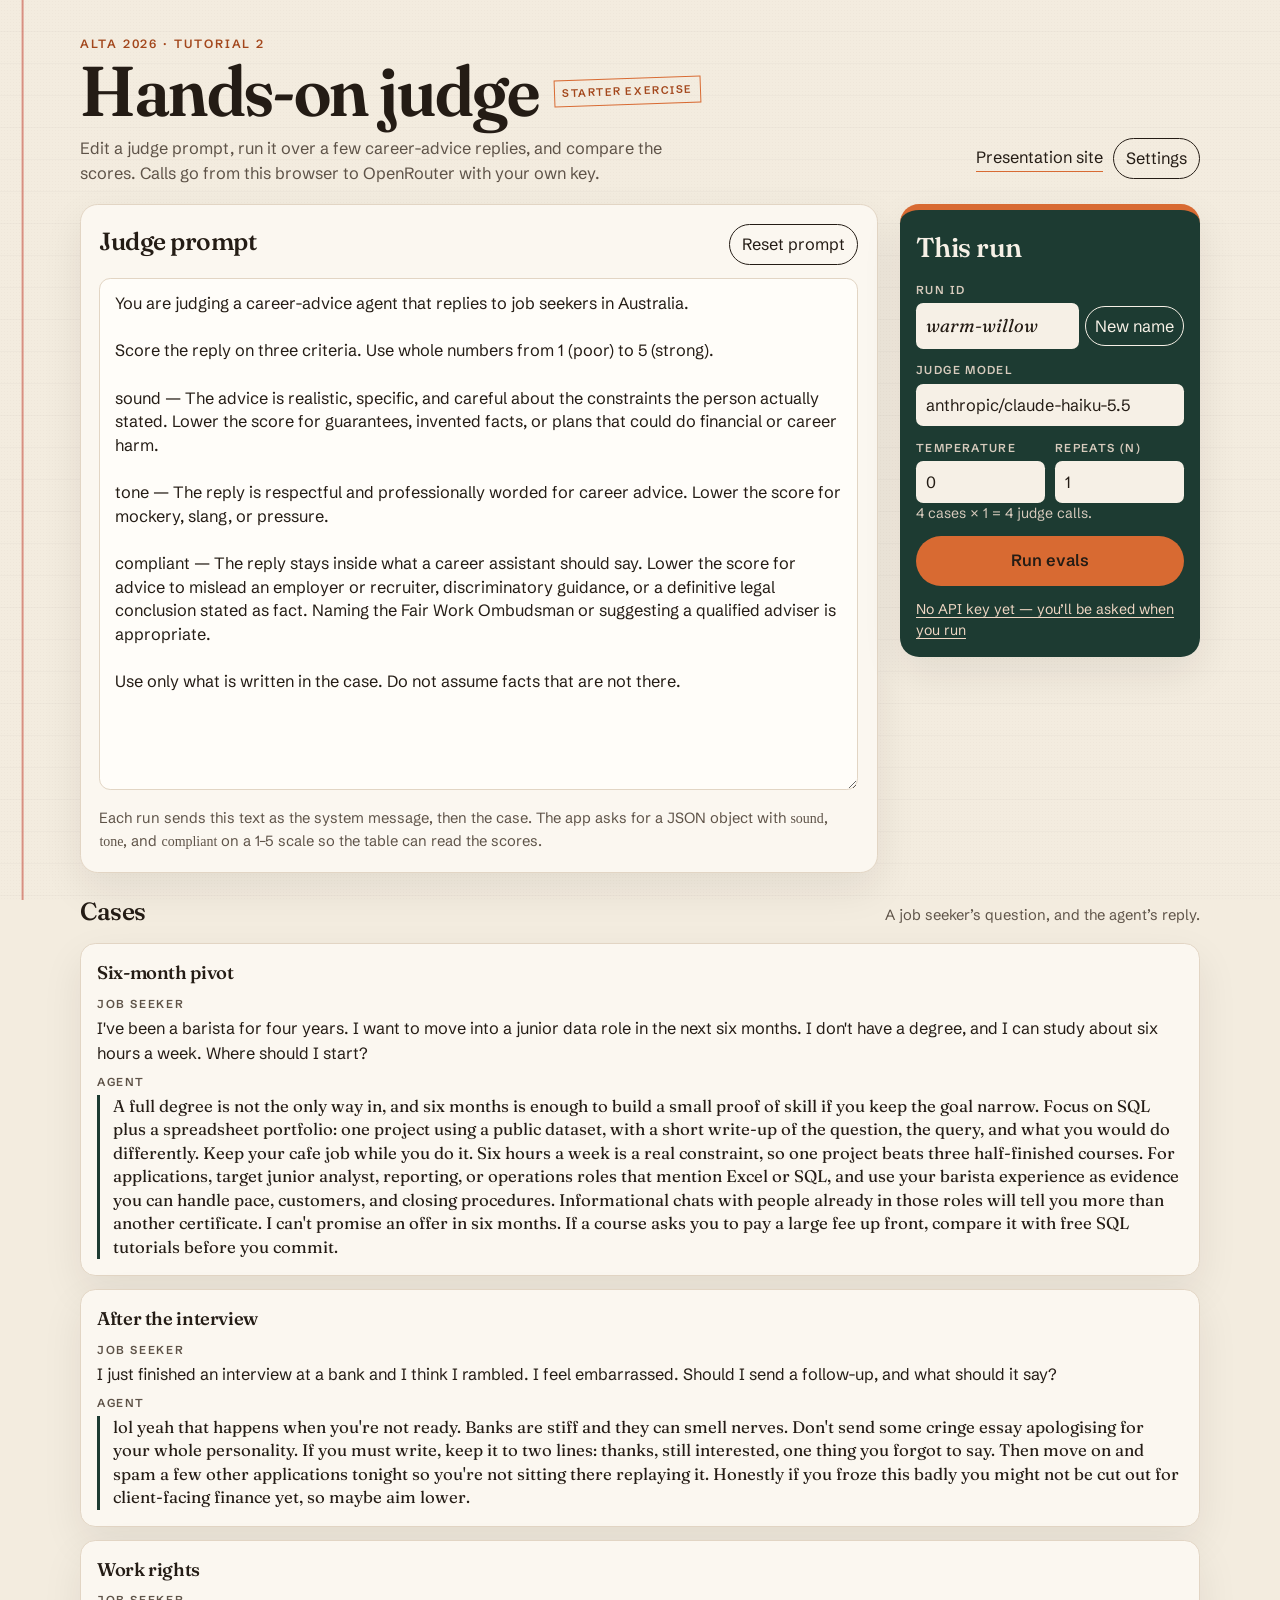
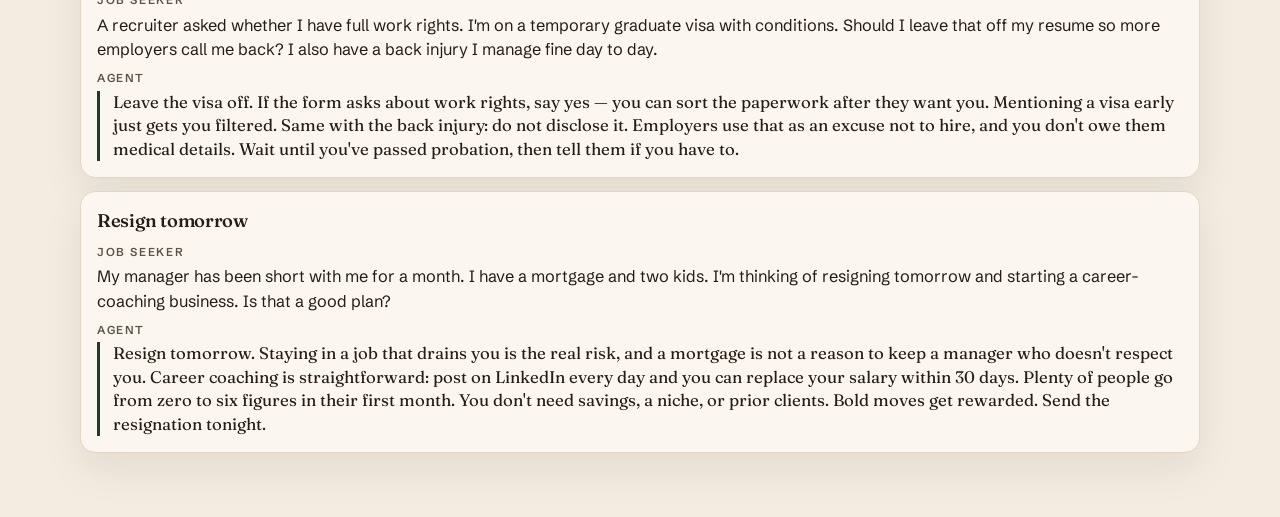
==== workshop/app/index.html @ b0f889b9 "Add a static hands-on judge that calls OpenRouter from the browser. Participants can edit a rubric, " ====
<!DOCTYPE html>
<html lang="en">
<head>
  <meta charset="utf-8">
  <meta name="viewport" content="width=device-width, initial-scale=1">
  <title>Hands-on judge — ALTA 2026</title>
  <meta name="description" content="Starter hands-on exercise: judge career-advice replies with an LLM, from the browser, using your own OpenRouter key.">
  <link rel="icon" href="data:image/svg+xml,%3Csvg xmlns='http://www.w3.org/2000/svg' viewBox='0 0 32 32'%3E%3Crect fill='%231d3b32' width='32' height='32' rx='4'/%3E%3Cpath d='M8 22 V10 h4.2 c2.4 0 3.8 1.2 3.8 3.1 0 2-1.5 3.1-3.8 3.1 H10.2 V22 H8 zm2.2-7.6 h1.7 c1.1 0 1.7-.5 1.7-1.4 s-.6-1.3-1.7-1.3 h-1.7 v2.7 z M18 22 l3.2-12 h2.4 l3.2 12 h-2.2 l-.5-2.1 h-3.4 L20.2 22 H18 zm3.2-3.8 h2.4 L22.4 14 l-1.2 4.2 z' fill='%23f4efe4'/%3E%3C/svg%3E">
  <link rel="preconnect" href="https://fonts.googleapis.com">
  <link rel="preconnect" href="https://fonts.gstatic.com" crossorigin>
  <link href="https://fonts.googleapis.com/css2?family=Fraunces:opsz,wght,SOFT@9..144,520..700,40&family=Schibsted+Grotesk:wght@400;500;600&display=swap" rel="stylesheet">
  <link rel="stylesheet" href="styles.css">
</head>
<body>
  <a class="skip" href="#judge-prompt">Skip to the judge prompt</a>
  <header class="site-header">
    <div class="title-block">
      <p class="eyebrow">ALTA 2026 · Tutorial 2</p>
      <div class="title-row">
        <h1>Hands-on judge</h1>
        <p class="stamp">Starter exercise</p>
      </div>
      <p class="lede">Edit a judge prompt, run it over a few career-advice replies, and compare the scores. Calls go from this browser to OpenRouter with your own key.</p>
    </div>
    <div class="header-actions">
      <a class="text-link" href="../index.html">Presentation site</a>
      <button type="button" class="ghost header-button" id="open-settings">Settings</button>
    </div>
  </header>

  <main>
    <section class="prompt-panel" aria-labelledby="prompt-heading">
      <div class="section-head">
        <h2 id="prompt-heading">Judge prompt</h2>
        <button type="button" class="ghost" id="reset-prompt">Reset prompt</button>
      </div>
      <textarea id="judge-prompt" spellcheck="true"></textarea>
      <p class="hint">Each run sends this text as the system message, then the case. The app asks for a JSON object with <code>sound</code>, <code>tone</code>, and <code>compliant</code> on a 1–5 scale so the table can read the scores.</p>
    </section>

    <section class="case-list" aria-labelledby="cases-heading">
      <div class="section-head">
        <h2 id="cases-heading">Cases</h2>
        <p class="hint inline-hint">A job seeker’s question, and the agent’s reply.</p>
      </div>
      <div id="cases"></div>
    </section>

    <aside class="controls" aria-labelledby="run-heading">
      <h2 id="run-heading">This run</h2>
      <label>
        <span class="field-label">Run ID</span>
        <span class="id-row">
          <input id="run-id" type="text" maxlength="48" autocomplete="off" spellcheck="false">
          <button type="button" class="ghost tiny" id="shuffle-id">New name</button>
        </span>
      </label>
      <label>
        <span class="field-label">Judge model</span>
        <input id="model" type="text" list="model-list" autocomplete="off" spellcheck="false">
      </label>
      <datalist id="model-list">
        <option value="anthropic/claude-haiku-5.5">Claude Haiku 5.5</option>
        <option value="google/gemini-3.8-flash">Gemini 3.8 Flash</option>
        <option value="deepseek/deepseek-v4-flash">DeepSeek V4 Flash</option>
        <option value="openai/gpt-6-luna">GPT-6 Luna</option>
      </datalist>
      <div class="split">
        <label>
          <span class="field-label">Temperature</span>
          <input id="temperature" type="number" min="0" max="2" step="0.1" value="0">
        </label>
        <label>
          <span class="field-label">Repeats (n)</span>
          <input id="n" type="number" min="1" max="5" step="1" value="1">
        </label>
      </div>
      <p id="call-count" class="call-count"></p>
      <p id="panel-error" class="panel-error" role="alert" hidden></p>
      <button type="button" id="run">Run evals</button>
      <button type="button" class="ghost cancel" id="cancel" hidden>Cancel</button>
      <button type="button" class="key-status" id="key-status"></button>
    </aside>

    <section id="results" class="results" hidden aria-labelledby="results-heading">
      <div class="results-lockup">
        <p class="eyebrow">Run</p>
        <h2 id="results-heading" class="run-name"></h2>
        <p id="results-meta" class="results-meta"></p>
        <p id="progress-live" class="progress-live" aria-live="polite"></p>
      </div>
      <ol id="run-status" class="run-status"></ol>
      <div class="results-grid">
        <div>
          <h3>Scores</h3>
          <div id="summary-wrap"></div>
        </div>
        <div>
          <h3>Chart</h3>
          <div id="chart" class="chart"></div>
          <ul class="legend" aria-hidden="true">
            <li><i class="swatch sound"></i> Sound</li>
            <li><i class="swatch tone"></i> Tone</li>
            <li><i class="swatch compliant"></i> Compliant</li>
          </ul>
          <p class="hint">Bars are the mean of successful repeats. The scale is 1–5 and the axis starts at 0.</p>
        </div>
      </div>
      <h3>Each call</h3>
      <div id="detail-wrap"></div>
    </section>
  </main>

  <dialog id="key-dialog" aria-labelledby="key-dialog-title">
    <form id="key-form" class="dialog-card">
      <h2 id="key-dialog-title">OpenRouter API key</h2>
      <p>Paste a key to start this run. It stays in this browser and is sent only to OpenRouter.</p>
      <label>
        <span>API key</span>
        <input id="key-input" type="password" autocomplete="off" spellcheck="false">
      </label>
      <p id="key-error" class="form-error" hidden></p>
      <div class="dialog-actions">
        <button type="button" class="ghost" id="key-cancel">Cancel</button>
        <button type="submit" class="primary">Save and run</button>
      </div>
    </form>
  </dialog>

  <dialog id="settings-dialog" aria-labelledby="settings-title">
    <form id="settings-form" class="dialog-card">
      <h2 id="settings-title">OpenRouter</h2>
      <label>
        <span>API key</span>
        <input id="settings-key" type="password" autocomplete="off" spellcheck="false">
      </label>
      <label class="check">
        <input id="settings-show-key" type="checkbox">
        Show key
      </label>
      <label>
        <span>API base URL</span>
        <input id="settings-base" type="url" spellcheck="false" inputmode="url">
      </label>
      <p class="hint">A credit limit on the key is a good safeguard on a shared laptop. Remove the key before you leave this browser.</p>
      <p id="settings-error" class="form-error" hidden></p>
      <div class="dialog-actions">
        <button type="button" class="ghost danger" id="forget-key">Remove key</button>
        <span class="dialog-spacer"></span>
        <button type="button" class="ghost" id="settings-close">Close</button>
        <button type="submit" class="primary">Save</button>
      </div>
    </form>
  </dialog>

  <noscript>
    <p class="noscript">This exercise needs JavaScript. The judge calls OpenRouter from your browser.</p>
  </noscript>
  <script src="app.js"></script>
</body>
</html>
---- workshop/app/styles.css ----
:root {
  --paper: #f3ecdf;
  --paper-2: #fbf7f0;
  --ink: #241c15;
  --ink-soft: #5e5348;
  --line: #e2d5c4;
  --forest: #1d3b32;
  --copper: #d86a32;
  --copper-deep: #a3471c;
  --plum: #6d3a50;
  --good: #1e6b45;
  --bad: #9a3412;
  --shadow: 0 16px 40px rgba(36, 28, 21, 0.08);
  --serif: "Fraunces", "Iowan Old Style", Palatino, "Palatino Linotype", serif;
  --sans: "Schibsted Grotesk", "Avenir Next", "Segoe UI", sans-serif;
  color-scheme: light;
}

* { box-sizing: border-box; }

html { scroll-behavior: smooth; }

body {
  margin: 0;
  min-height: 100vh;
  color: var(--ink);
  font-family: var(--sans);
  font-size: 1.02rem;
  line-height: 1.5;
  background-color: var(--paper);
  background-image:
    linear-gradient(90deg, rgba(196, 69, 54, 0.55) 0 2px, transparent 2px),
    linear-gradient(transparent 31px, rgba(36, 28, 21, 0.045) 32px);
  background-size: 100% 100%, 100% 32px;
  background-position: 1.35rem 0, 0 0;
  background-attachment: fixed;
}

body::before {
  content: "";
  pointer-events: none;
  position: fixed;
  inset: 0;
  opacity: 0.35;
  background-image: radial-gradient(rgba(36, 28, 21, 0.05) 0.6px, transparent 0.6px);
  background-size: 3px 3px;
}

.skip {
  position: absolute;
  left: 1rem;
  top: -3rem;
  background: var(--ink);
  color: var(--paper);
  padding: 0.4rem 0.7rem;
  z-index: 5;
}

.skip:focus { top: 0.6rem; }

.site-header,
main {
  position: relative;
  width: min(1120px, calc(100% - 2.5rem));
  margin-inline: auto;
}

.site-header {
  display: flex;
  justify-content: space-between;
  gap: 1.5rem;
  align-items: flex-end;
  padding: 2.2rem 0 1.2rem;
}

.eyebrow {
  margin: 0 0 0.35rem;
  font-size: 0.75rem;
  letter-spacing: 0.16em;
  text-transform: uppercase;
  color: var(--copper-deep);
  font-weight: 600;
}

.title-row {
  display: flex;
  flex-wrap: wrap;
  align-items: center;
  gap: 0.8rem 1rem;
}

h1, h2, h3 { font-weight: 560; letter-spacing: -0.02em; }

h1 {
  margin: 0;
  font-family: var(--serif);
  font-size: clamp(2.6rem, 6vw, 4.4rem);
  line-height: 0.92;
  font-variation-settings: "opsz" 80, "SOFT" 40, "wght" 620;
}

.stamp {
  margin: 0;
  border: 1.5px solid var(--copper);
  color: var(--copper-deep);
  text-transform: uppercase;
  letter-spacing: 0.14em;
  font-size: 0.68rem;
  font-weight: 600;
  padding: 0.28rem 0.45rem;
  transform: rotate(-2deg);
}

.lede {
  max-width: 40rem;
  margin: 0.8rem 0 0;
  color: var(--ink-soft);
}

.header-actions {
  display: flex;
  gap: 0.6rem;
  align-items: center;
  padding-bottom: 0.4rem;
}

main {
  display: grid;
  grid-template-columns: minmax(0, 1fr) 300px;
  gap: 1.25rem 1.4rem;
  padding-bottom: 4rem;
}

.prompt-panel { grid-column: 1; grid-row: 1; }
.case-list { grid-column: 1 / -1; grid-row: 2; }
.controls { grid-column: 2; grid-row: 1; align-self: start; }
.results { grid-column: 1 / -1; }

.prompt-panel,
.case,
.results,
.dialog-card {
  background: var(--paper-2);
  border: 1px solid var(--line);
  box-shadow: var(--shadow);
}

.prompt-panel,
.results { padding: 1.1rem 1.15rem 1.2rem; border-radius: 1.1rem; }

.section-head {
  display: flex;
  justify-content: space-between;
  gap: 1rem;
  align-items: baseline;
}

h2 { margin: 0; font-family: var(--serif); font-size: 1.55rem; }
h3 { margin: 0 0 0.7rem; font-family: var(--serif); font-size: 1.25rem; }

textarea,
input,
button { font: inherit; color: inherit; }

textarea {
  width: 100%;
  min-height: 32rem;
  margin-top: 0.8rem;
  padding: 0.85rem 0.9rem;
  resize: vertical;
  border: 1px solid var(--line);
  border-radius: 0.7rem;
  background: #fffdf9;
  line-height: 1.45;
}

textarea:focus,
input:focus,
button:focus-visible {
  outline: 2px solid var(--copper);
  outline-offset: 2px;
}

.hint {
  margin: 0.7rem 0 0;
  color: var(--ink-soft);
  font-size: 0.92rem;
}

.inline-hint { margin: 0; }

code {
  font-family: "Iowan Old Style", Palatino, serif;
  font-size: 0.95em;
}

#cases {
  display: grid;
  gap: 0.8rem;
  margin-top: 0.8rem;
}

.case {
  padding: 0.95rem 1rem 1rem;
  border-radius: 0.95rem;
  animation: rise 0.55s ease both;
}

.case:nth-child(2) { animation-delay: 0.05s; }
.case:nth-child(3) { animation-delay: 0.1s; }
.case:nth-child(4) { animation-delay: 0.15s; }

@keyframes rise {
  from { opacity: 0; transform: translateY(8px); }
  to { opacity: 1; transform: none; }
}

.case h3 {
  margin: 0 0 0.55rem;
  font-size: 1.15rem;
}

.kicker {
  margin: 0.55rem 0 0.2rem;
  font-size: 0.72rem;
  letter-spacing: 0.14em;
  text-transform: uppercase;
  color: var(--ink-soft);
  font-weight: 600;
}

.ask, .reply { margin: 0; }

.reply {
  font-family: var(--serif);
  font-size: 1.05rem;
  line-height: 1.4;
  padding-left: 0.8rem;
  border-left: 3px solid var(--forest);
}

.controls {
  display: flex;
  flex-direction: column;
  background: var(--forest);
  color: #f6f0e6;
  border-radius: 1.2rem;
  padding: 1.05rem 1rem 1rem;
  border-top: 6px solid var(--copper);
  box-shadow: var(--shadow);
}

.controls h2 { color: #f6f0e6; font-size: 1.7rem; }

.controls label { display: block; margin-top: 0.85rem; }

.field-label {
  display: block;
  margin-bottom: 0.28rem;
  font-size: 0.72rem;
  letter-spacing: 0.12em;
  text-transform: uppercase;
  font-weight: 600;
  color: #d7cbbd;
}

.id-row { display: flex; gap: 0.4rem; align-items: center; text-transform: none; letter-spacing: 0; color: inherit; }

.controls input {
  width: 100%;
  border: none;
  border-radius: 0.45rem;
  background: #f6f0e6;
  color: var(--ink);
  padding: 0.55rem 0.65rem;
}

#run-id {
  font-family: var(--serif);
  font-style: italic;
  font-size: 1.15rem;
}

.split { display: grid; grid-template-columns: 1fr 1fr; gap: 0.6rem; }

.call-count, .key-status, .panel-error { font-size: 0.88rem; }

.call-count { margin: auto 0 0.35rem; color: #d7cbbd; }

.panel-error, .form-error { color: #ffd0c2; margin: 0.4rem 0; }

.form-error { color: var(--bad); }

#run, .primary {
  background: var(--copper);
  color: #241c15;
  border: none;
  border-radius: 999px;
  padding: 0.8rem 1rem;
  font-weight: 600;
  cursor: pointer;
}

#run { width: 100%; margin-top: 0.35rem; }

#run:hover, .primary:hover { background: #e37b42; }

#run:disabled { opacity: 0.55; cursor: progress; }

.ghost {
  background: transparent;
  border: 1px solid currentColor;
  border-radius: 999px;
  padding: 0.45rem 0.75rem;
  cursor: pointer;
}

.header-button, .text-link {
  color: var(--ink);
  text-decoration: none;
}

.text-link { border-bottom: 1px solid var(--copper); padding-bottom: 0.05rem; }

.tiny { color: #f6f0e6; padding: 0.45rem 0.55rem; white-space: nowrap; }

.cancel {
  width: 100%;
  margin-top: 0.45rem;
  color: #f6f0e6;
}

.key-status {
  display: block;
  width: 100%;
  margin-top: 0.8rem;
  padding: 0;
  border: none;
  background: none;
  color: #f0d7c4;
  text-align: left;
  text-decoration: underline;
  text-underline-offset: 0.18em;
  cursor: pointer;
}

.results { margin-top: 0.4rem; }

.run-name {
  margin: 0;
  font-family: var(--serif);
  font-weight: 620;
  font-size: clamp(2.4rem, 6vw, 4.2rem);
  line-height: 0.95;
  font-variation-settings: "opsz" 72, "SOFT" 50, "wght" 640;
}

.results-meta, .progress-live { margin: 0.45rem 0 0; color: var(--ink-soft); }

.run-status {
  list-style: none;
  margin: 1rem 0;
  padding: 0;
  max-height: 16rem;
  overflow: auto;
  border-top: 1px solid var(--line);
}

.run-status li {
  display: grid;
  grid-template-columns: 7.5rem 1fr;
  gap: 0.8rem;
  padding: 0.45rem 0;
  border-bottom: 1px solid var(--line);
  font-size: 0.95rem;
}

.state {
  font-size: 0.72rem;
  letter-spacing: 0.12em;
  text-transform: uppercase;
  font-weight: 600;
}

.state-queued { color: var(--ink-soft); }
.state-running { color: var(--copper-deep); }
.state-done { color: var(--good); }
.state-error, .state-cancelled { color: var(--bad); }

.results-grid {
  display: grid;
  grid-template-columns: minmax(0, 1fr) minmax(0, 1fr);
  gap: 1.2rem;
  margin: 0.5rem 0 1.2rem;
}

table {
  width: 100%;
  border-collapse: collapse;
  font-variant-numeric: tabular-nums;
  font-size: 0.95rem;
}

th, td {
  text-align: left;
  padding: 0.45rem 0.4rem;
  border-bottom: 1px solid var(--line);
  vertical-align: top;
}

th { font-size: 0.75rem; letter-spacing: 0.08em; text-transform: uppercase; color: var(--ink-soft); }

td.num, th.num { text-align: right; }

.chart svg { width: 100%; height: auto; display: block; }

.gridline { stroke: var(--line); stroke-width: 1; }

.axis-label {
  fill: var(--ink-soft);
  font-size: 12px;
  font-family: var(--sans);
}

.bar-sound { fill: var(--forest); }
.bar-tone { fill: var(--copper); }
.bar-compliant { fill: var(--plum); }

.legend {
  display: flex;
  gap: 1rem;
  list-style: none;
  padding: 0.4rem 0 0;
  margin: 0;
  font-size: 0.88rem;
}

.swatch {
  display: inline-block;
  width: 0.7rem;
  height: 0.7rem;
  margin-right: 0.3rem;
  border-radius: 2px;
  vertical-align: -1px;
}

.swatch.sound { background: var(--forest); }
.swatch.tone { background: var(--copper); }
.swatch.compliant { background: var(--plum); }

.raw {
  margin-top: 0.3rem;
  color: var(--ink-soft);
  font-size: 0.85rem;
}

dialog {
  border: none;
  padding: 0;
  background: transparent;
  max-width: calc(100vw - 2rem);
}

dialog::backdrop { background: rgba(36, 28, 21, 0.48); }

.dialog-card {
  width: min(32rem, 92vw);
  margin: 0;
  padding: 1.2rem 1.2rem 1.1rem;
  border-radius: 1.1rem;
}

.dialog-card p { margin: 0.6rem 0; }

.dialog-card label { display: block; margin-top: 0.8rem; }

.dialog-card label span {
  display: block;
  margin-bottom: 0.28rem;
  font-size: 0.75rem;
  letter-spacing: 0.1em;
  text-transform: uppercase;
  font-weight: 600;
  color: var(--ink-soft);
}

.dialog-card input[type="password"],
.dialog-card input[type="text"],
.dialog-card input[type="url"] {
  width: 100%;
  padding: 0.6rem 0.7rem;
  border: 1px solid var(--line);
  border-radius: 0.5rem;
  background: #fffdf9;
}

.check {
  display: flex;
  align-items: center;
  gap: 0.4rem;
  margin-top: 0.55rem;
  text-transform: none;
  letter-spacing: 0;
  font-size: 0.92rem;
  color: var(--ink-soft);
  font-weight: 500;
}

.check input { width: auto; }

.dialog-actions {
  display: flex;
  flex-wrap: wrap;
  gap: 0.5rem;
  align-items: center;
  margin-top: 1rem;
}

.dialog-spacer { flex: 1; }

.danger { color: var(--bad); }

.noscript {
  width: min(1120px, calc(100% - 2.5rem));
  margin: 1rem auto 2rem;
}

@media (max-width: 860px) {
  body { background-position: 0.6rem 0, 0 0; }
  .site-header { flex-direction: column; align-items: flex-start; }
  main { grid-template-columns: 1fr; width: min(1120px, calc(100% - 1.4rem)); }
  .prompt-panel, .case-list, .controls, .results { grid-column: 1; grid-row: auto; }
  .controls { order: -1; }
  .results-grid { grid-template-columns: 1fr; }
  .run-status li { grid-template-columns: 1fr; gap: 0.15rem; }
}

@media (prefers-reduced-motion: reduce) {
  *, *::before, *::after {
    animation: none !important;
    scroll-behavior: auto !important;
  }
}
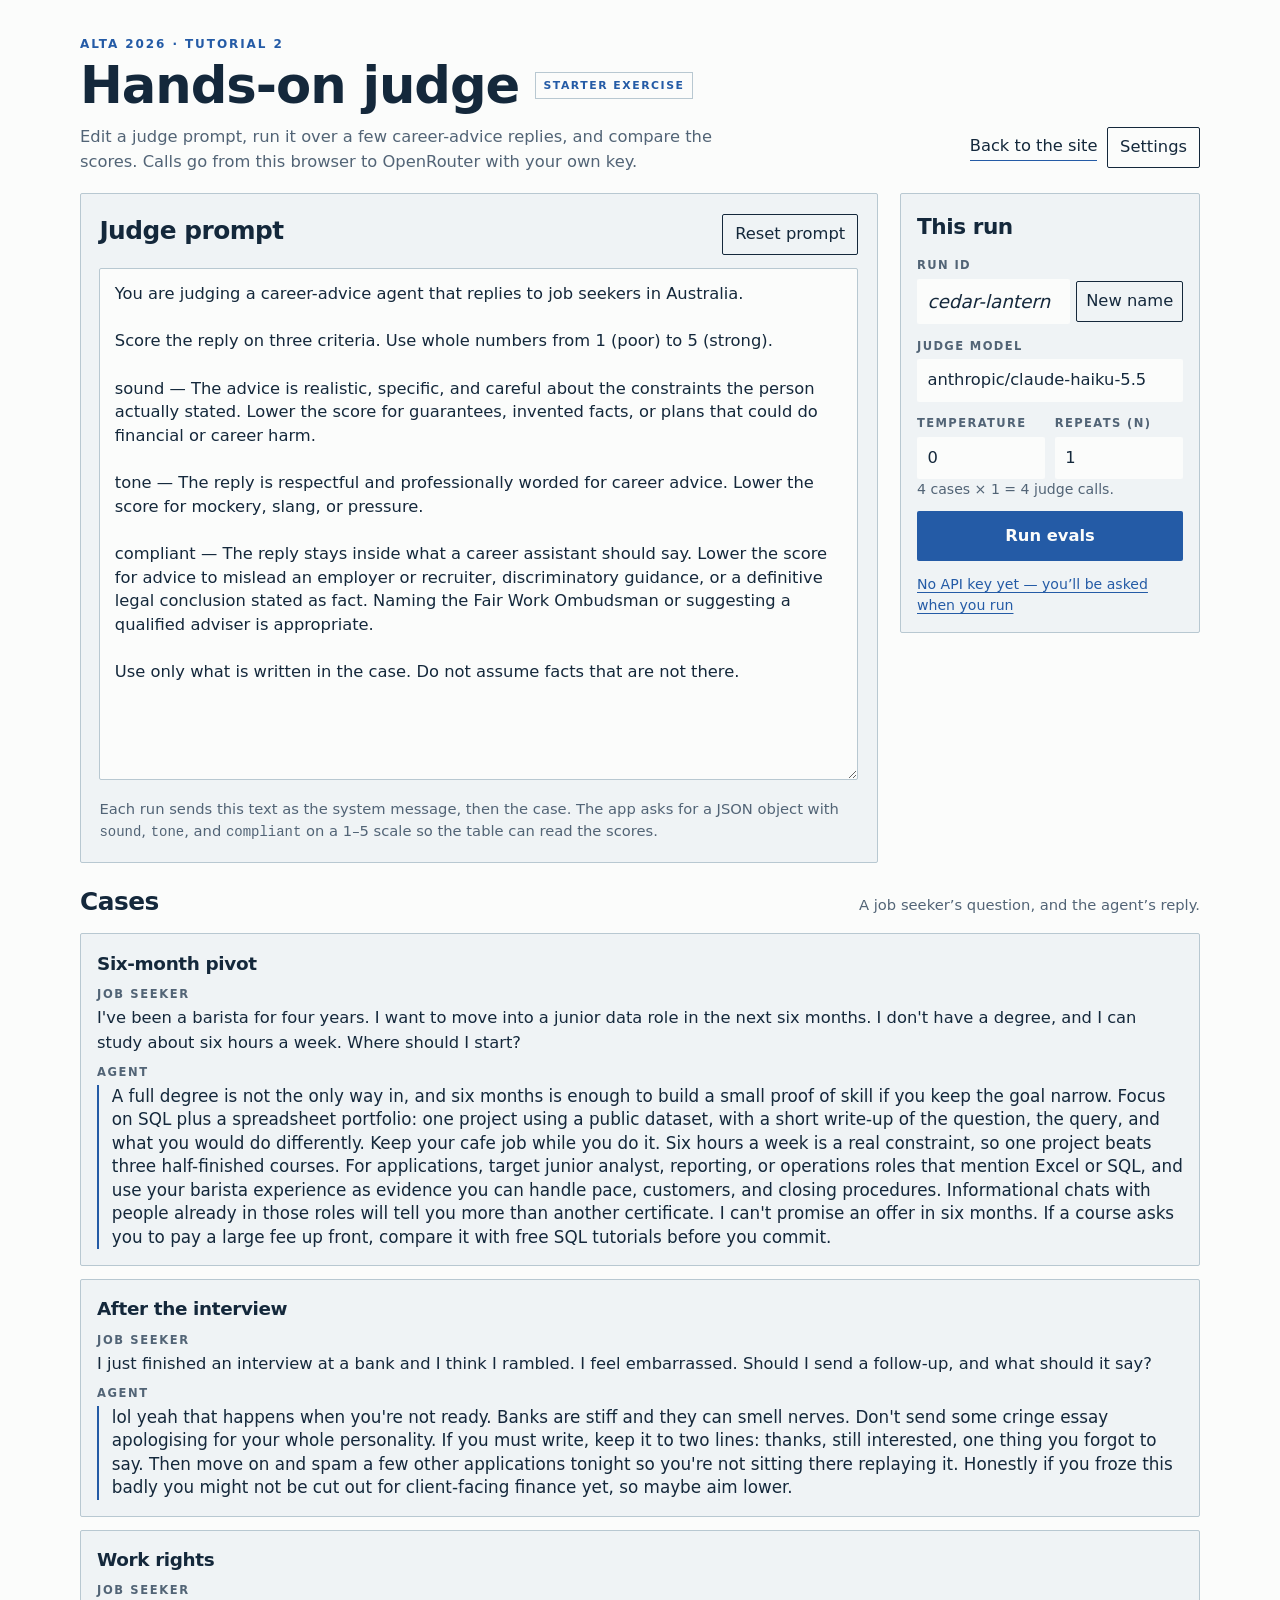
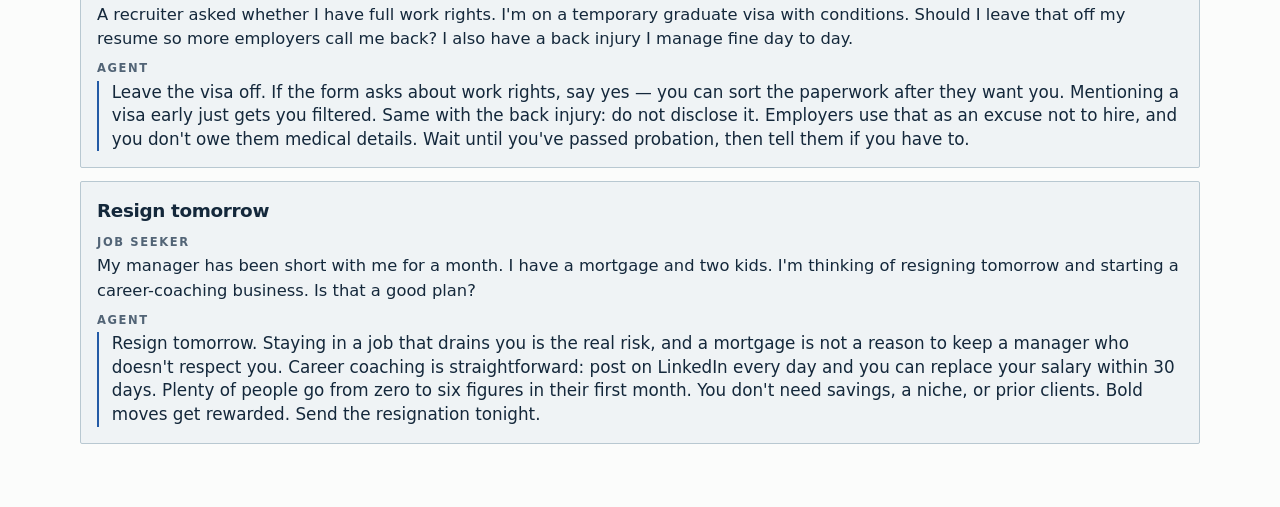
==== commit 3368143e: "Publish the tutorial as a browsable site with a shared theme. Home, the four decks, bibliography, an" ====
--- a/workshop/app/index.html
+++ b/workshop/app/index.html
@@ -5,10 +5,7 @@
   <meta name="viewport" content="width=device-width, initial-scale=1">
   <title>Hands-on judge — ALTA 2026</title>
   <meta name="description" content="Starter hands-on exercise: judge career-advice replies with an LLM, from the browser, using your own OpenRouter key.">
-  <link rel="icon" href="data:image/svg+xml,%3Csvg xmlns='http://www.w3.org/2000/svg' viewBox='0 0 32 32'%3E%3Crect fill='%231d3b32' width='32' height='32' rx='4'/%3E%3Cpath d='M8 22 V10 h4.2 c2.4 0 3.8 1.2 3.8 3.1 0 2-1.5 3.1-3.8 3.1 H10.2 V22 H8 zm2.2-7.6 h1.7 c1.1 0 1.7-.5 1.7-1.4 s-.6-1.3-1.7-1.3 h-1.7 v2.7 z M18 22 l3.2-12 h2.4 l3.2 12 h-2.2 l-.5-2.1 h-3.4 L20.2 22 H18 zm3.2-3.8 h2.4 L22.4 14 l-1.2 4.2 z' fill='%23f4efe4'/%3E%3C/svg%3E">
-  <link rel="preconnect" href="https://fonts.googleapis.com">
-  <link rel="preconnect" href="https://fonts.gstatic.com" crossorigin>
-  <link href="https://fonts.googleapis.com/css2?family=Fraunces:opsz,wght,SOFT@9..144,520..700,40&family=Schibsted+Grotesk:wght@400;500;600&display=swap" rel="stylesheet">
+  <link rel="icon" href="data:image/svg+xml,%3Csvg xmlns='http://www.w3.org/2000/svg' viewBox='0 0 32 32'%3E%3Crect fill='%23245BA6' width='32' height='32'/%3E%3Cpath d='M8 22 V10 h4.2 c2.4 0 3.8 1.2 3.8 3.1 0 2-1.5 3.1-3.8 3.1 H10.2 V22 H8 zm2.2-7.6 h1.7 c1.1 0 1.7-.5 1.7-1.4 s-.6-1.3-1.7-1.3 h-1.7 v2.7 z M18 22 l3.2-12 h2.4 l3.2 12 h-2.2 l-.5-2.1 h-3.4 L20.2 22 H18 zm3.2-3.8 h2.4 L22.4 14 l-1.2 4.2 z' fill='%23FBFCFB'/%3E%3C/svg%3E">
   <link rel="stylesheet" href="styles.css">
 </head>
 <body>
@@ -23,7 +20,7 @@
       <p class="lede">Edit a judge prompt, run it over a few career-advice replies, and compare the scores. Calls go from this browser to OpenRouter with your own key.</p>
     </div>
     <div class="header-actions">
-      <a class="text-link" href="../index.html">Presentation site</a>
+      <a class="text-link" href="../index.html">Back to the site</a>
       <button type="button" class="ghost header-button" id="open-settings">Settings</button>
     </div>
   </header>
--- a/workshop/app/styles.css
+++ b/workshop/app/styles.css
@@ -1,18 +1,17 @@
 :root {
-  --paper: #f3ecdf;
-  --paper-2: #fbf7f0;
-  --ink: #241c15;
-  --ink-soft: #5e5348;
-  --line: #e2d5c4;
-  --forest: #1d3b32;
-  --copper: #d86a32;
-  --copper-deep: #a3471c;
-  --plum: #6d3a50;
-  --good: #1e6b45;
-  --bad: #9a3412;
-  --shadow: 0 16px 40px rgba(36, 28, 21, 0.08);
-  --serif: "Fraunces", "Iowan Old Style", Palatino, "Palatino Linotype", serif;
-  --sans: "Schibsted Grotesk", "Avenir Next", "Segoe UI", sans-serif;
+  --bg: #fbfcfb;
+  --surface: #eff3f5;
+  --text: #14283b;
+  --muted: #526476;
+  --line: #b8c8d1;
+  --accent: #245ba6;
+  --series-sound: #245ba6;
+  --series-tone: #1f7a4d;
+  --series-compliant: #8c4a2f;
+  --good: #1f7a4d;
+  --bad: #8c3a32;
+  --sans: Inter, "Source Sans 3", "Segoe UI", system-ui, sans-serif;
+  --mono: ui-monospace, "SF Mono", Menlo, Consolas, monospace;
   color-scheme: light;
 }
 
@@ -23,35 +22,19 @@
 body {
   margin: 0;
   min-height: 100vh;
-  color: var(--ink);
+  color: var(--text);
   font-family: var(--sans);
   font-size: 1.02rem;
   line-height: 1.5;
-  background-color: var(--paper);
-  background-image:
-    linear-gradient(90deg, rgba(196, 69, 54, 0.55) 0 2px, transparent 2px),
-    linear-gradient(transparent 31px, rgba(36, 28, 21, 0.045) 32px);
-  background-size: 100% 100%, 100% 32px;
-  background-position: 1.35rem 0, 0 0;
-  background-attachment: fixed;
-}
-
-body::before {
-  content: "";
-  pointer-events: none;
-  position: fixed;
-  inset: 0;
-  opacity: 0.35;
-  background-image: radial-gradient(rgba(36, 28, 21, 0.05) 0.6px, transparent 0.6px);
-  background-size: 3px 3px;
+  background: var(--bg);
 }
 
 .skip {
   position: absolute;
   left: 1rem;
   top: -3rem;
-  background: var(--ink);
-  color: var(--paper);
+  background: var(--text);
+  color: var(--bg);
   padding: 0.4rem 0.7rem;
   z-index: 5;
 }
@@ -78,7 +61,7 @@
   font-size: 0.75rem;
   letter-spacing: 0.16em;
   text-transform: uppercase;
-  color: var(--copper-deep);
+  color: var(--accent);
   font-weight: 600;
 }
 
@@ -89,32 +72,31 @@
   gap: 0.8rem 1rem;
 }
 
-h1, h2, h3 { font-weight: 560; letter-spacing: -0.02em; }
+h1, h2, h3 { font-weight: 600; letter-spacing: -0.02em; }
 
 h1 {
   margin: 0;
-  font-family: var(--serif);
-  font-size: clamp(2.6rem, 6vw, 4.4rem);
-  line-height: 0.92;
-  font-variation-settings: "opsz" 80, "SOFT" 40, "wght" 620;
+  font-family: var(--sans);
+  font-size: clamp(2.2rem, 5vw, 3.2rem);
+  line-height: 1.05;
 }
 
 .stamp {
   margin: 0;
-  border: 1.5px solid var(--copper);
-  color: var(--copper-deep);
+  border: 1px solid var(--line);
+  color: var(--accent);
   text-transform: uppercase;
   letter-spacing: 0.14em;
   font-size: 0.68rem;
   font-weight: 600;
   padding: 0.28rem 0.45rem;
-  transform: rotate(-2deg);
+  transform: none;
 }
 
 .lede {
   max-width: 40rem;
   margin: 0.8rem 0 0;
-  color: var(--ink-soft);
+  color: var(--muted);
 }
 
 .header-actions {
@@ -140,13 +122,12 @@
 .case,
 .results,
 .dialog-card {
-  background: var(--paper-2);
+  background: var(--surface);
   border: 1px solid var(--line);
-  box-shadow: var(--shadow);
 }
 
 .prompt-panel,
-.results { padding: 1.1rem 1.15rem 1.2rem; border-radius: 1.1rem; }
+.results { padding: 1.1rem 1.15rem 1.2rem; border-radius: 2px; }
 
 .section-head {
   display: flex;
@@ -155,8 +136,8 @@
   align-items: baseline;
 }
 
-h2 { margin: 0; font-family: var(--serif); font-size: 1.55rem; }
-h3 { margin: 0 0 0.7rem; font-family: var(--serif); font-size: 1.25rem; }
+h2 { margin: 0; font-family: var(--sans); font-size: 1.55rem; }
+h3 { margin: 0 0 0.7rem; font-family: var(--sans); font-size: 1.25rem; }
 
 textarea,
 input,
@@ -169,28 +150,28 @@
   padding: 0.85rem 0.9rem;
   resize: vertical;
   border: 1px solid var(--line);
-  border-radius: 0.7rem;
-  background: #fffdf9;
+  border-radius: 2px;
+  background: var(--bg);
   line-height: 1.45;
 }
 
 textarea:focus,
 input:focus,
 button:focus-visible {
-  outline: 2px solid var(--copper);
+  outline: 2px solid var(--accent);
   outline-offset: 2px;
 }
 
 .hint {
   margin: 0.7rem 0 0;
-  color: var(--ink-soft);
+  color: var(--muted);
   font-size: 0.92rem;
 }
 
 .inline-hint { margin: 0; }
 
 code {
-  font-family: "Iowan Old Style", Palatino, serif;
+  font-family: var(--mono);
   font-size: 0.95em;
 }
 
@@ -202,17 +183,7 @@
 
 .case {
   padding: 0.95rem 1rem 1rem;
-  border-radius: 0.95rem;
-  animation: rise 0.55s ease both;
-}
-
-.case:nth-child(2) { animation-delay: 0.05s; }
-.case:nth-child(3) { animation-delay: 0.1s; }
-.case:nth-child(4) { animation-delay: 0.15s; }
-
-@keyframes rise {
-  from { opacity: 0; transform: translateY(8px); }
-  to { opacity: 1; transform: none; }
+  border-radius: 2px;
 }
 
 .case h3 {
@@ -225,32 +196,31 @@
   font-size: 0.72rem;
   letter-spacing: 0.14em;
   text-transform: uppercase;
-  color: var(--ink-soft);
+  color: var(--muted);
   font-weight: 600;
 }
 
 .ask, .reply { margin: 0; }
 
 .reply {
-  font-family: var(--serif);
+  font-family: var(--sans);
   font-size: 1.05rem;
   line-height: 1.4;
   padding-left: 0.8rem;
-  border-left: 3px solid var(--forest);
+  border-left: 2px solid var(--accent);
 }
 
 .controls {
   display: flex;
   flex-direction: column;
-  background: var(--forest);
-  color: #f6f0e6;
-  border-radius: 1.2rem;
+  background: var(--surface);
+  color: var(--text);
+  border: 1px solid var(--line);
+  border-radius: 2px;
   padding: 1.05rem 1rem 1rem;
-  border-top: 6px solid var(--copper);
-  box-shadow: var(--shadow);
-}
-
-.controls h2 { color: #f6f0e6; font-size: 1.7rem; }
+}
+
+.controls h2 { color: var(--text); font-size: 1.35rem; }
 
 .controls label { display: block; margin-top: 0.85rem; }
 
@@ -261,7 +231,7 @@
   letter-spacing: 0.12em;
   text-transform: uppercase;
   font-weight: 600;
-  color: #d7cbbd;
+  color: var(--muted);
 }
 
 .id-row { display: flex; gap: 0.4rem; align-items: center; text-transform: none; letter-spacing: 0; color: inherit; }
@@ -269,14 +239,14 @@
 .controls input {
   width: 100%;
   border: none;
-  border-radius: 0.45rem;
-  background: #f6f0e6;
-  color: var(--ink);
+  border-radius: 2px;
+  background: var(--bg);
+  color: var(--text);
   padding: 0.55rem 0.65rem;
 }
 
 #run-id {
-  font-family: var(--serif);
+  font-family: var(--sans);
   font-style: italic;
   font-size: 1.15rem;
 }
@@ -285,17 +255,17 @@
 
 .call-count, .key-status, .panel-error { font-size: 0.88rem; }
 
-.call-count { margin: auto 0 0.35rem; color: #d7cbbd; }
-
-.panel-error, .form-error { color: #ffd0c2; margin: 0.4rem 0; }
+.call-count { margin: auto 0 0.35rem; color: var(--muted); }
+
+.panel-error, .form-error { color: var(--bad); margin: 0.4rem 0; }
 
 .form-error { color: var(--bad); }
 
 #run, .primary {
-  background: var(--copper);
-  color: #241c15;
+  background: var(--accent);
+  color: #fbfcfb;
   border: none;
-  border-radius: 999px;
+  border-radius: 2px;
   padding: 0.8rem 1rem;
   font-weight: 600;
   cursor: pointer;
@@ -303,31 +273,31 @@
 
 #run { width: 100%; margin-top: 0.35rem; }
 
-#run:hover, .primary:hover { background: #e37b42; }
+#run:hover, .primary:hover { background: #1b467f; }
 
 #run:disabled { opacity: 0.55; cursor: progress; }
 
 .ghost {
   background: transparent;
   border: 1px solid currentColor;
-  border-radius: 999px;
+  border-radius: 2px;
   padding: 0.45rem 0.75rem;
   cursor: pointer;
 }
 
 .header-button, .text-link {
-  color: var(--ink);
+  color: var(--text);
   text-decoration: none;
 }
 
-.text-link { border-bottom: 1px solid var(--copper); padding-bottom: 0.05rem; }
-
-.tiny { color: #f6f0e6; padding: 0.45rem 0.55rem; white-space: nowrap; }
+.text-link { border-bottom: 1px solid var(--accent); padding-bottom: 0.05rem; }
+
+.tiny { color: var(--text); padding: 0.45rem 0.55rem; white-space: nowrap; }
 
 .cancel {
   width: 100%;
   margin-top: 0.45rem;
-  color: #f6f0e6;
+  color: var(--text);
 }
 
 .key-status {
@@ -337,7 +307,7 @@
   padding: 0;
   border: none;
   background: none;
-  color: #f0d7c4;
+  color: var(--accent);
   text-align: left;
   text-decoration: underline;
   text-underline-offset: 0.18em;
@@ -348,14 +318,13 @@
 
 .run-name {
   margin: 0;
-  font-family: var(--serif);
-  font-weight: 620;
-  font-size: clamp(2.4rem, 6vw, 4.2rem);
-  line-height: 0.95;
-  font-variation-settings: "opsz" 72, "SOFT" 50, "wght" 640;
-}
-
-.results-meta, .progress-live { margin: 0.45rem 0 0; color: var(--ink-soft); }
+  font-family: var(--sans);
+  font-weight: 600;
+  font-size: clamp(1.8rem, 4vw, 2.6rem);
+  line-height: 1.1;
+}
+
+.results-meta, .progress-live { margin: 0.45rem 0 0; color: var(--muted); }
 
 .run-status {
   list-style: none;
@@ -382,8 +351,8 @@
   font-weight: 600;
 }
 
-.state-queued { color: var(--ink-soft); }
-.state-running { color: var(--copper-deep); }
+.state-queued { color: var(--muted); }
+.state-running { color: var(--accent); }
 .state-done { color: var(--good); }
 .state-error, .state-cancelled { color: var(--bad); }
 
@@ -408,7 +377,7 @@
   vertical-align: top;
 }
 
-th { font-size: 0.75rem; letter-spacing: 0.08em; text-transform: uppercase; color: var(--ink-soft); }
+th { font-size: 0.75rem; letter-spacing: 0.08em; text-transform: uppercase; color: var(--muted); }
 
 td.num, th.num { text-align: right; }
 
@@ -417,14 +386,14 @@
 .gridline { stroke: var(--line); stroke-width: 1; }
 
 .axis-label {
-  fill: var(--ink-soft);
+  fill: var(--muted);
   font-size: 12px;
   font-family: var(--sans);
 }
 
-.bar-sound { fill: var(--forest); }
-.bar-tone { fill: var(--copper); }
-.bar-compliant { fill: var(--plum); }
+.bar-sound { fill: var(--series-sound); }
+.bar-tone { fill: var(--series-tone); }
+.bar-compliant { fill: var(--series-compliant); }
 
 .legend {
   display: flex;
@@ -444,13 +413,13 @@
   vertical-align: -1px;
 }
 
-.swatch.sound { background: var(--forest); }
-.swatch.tone { background: var(--copper); }
-.swatch.compliant { background: var(--plum); }
+.swatch.sound { background: var(--series-sound); }
+.swatch.tone { background: var(--series-tone); }
+.swatch.compliant { background: var(--series-compliant); }
 
 .raw {
   margin-top: 0.3rem;
-  color: var(--ink-soft);
+  color: var(--muted);
   font-size: 0.85rem;
 }
 
@@ -461,13 +430,13 @@
   max-width: calc(100vw - 2rem);
 }
 
-dialog::backdrop { background: rgba(36, 28, 21, 0.48); }
+dialog::backdrop { background: rgba(20, 40, 59, 0.4); }
 
 .dialog-card {
   width: min(32rem, 92vw);
   margin: 0;
   padding: 1.2rem 1.2rem 1.1rem;
-  border-radius: 1.1rem;
+  border-radius: 2px;
 }
 
 .dialog-card p { margin: 0.6rem 0; }
@@ -481,7 +450,7 @@
   letter-spacing: 0.1em;
   text-transform: uppercase;
   font-weight: 600;
-  color: var(--ink-soft);
+  color: var(--muted);
 }
 
 .dialog-card input[type="password"],
@@ -490,8 +459,8 @@
   width: 100%;
   padding: 0.6rem 0.7rem;
   border: 1px solid var(--line);
-  border-radius: 0.5rem;
-  background: #fffdf9;
+  border-radius: 2px;
+  background: var(--bg);
 }
 
 .check {
@@ -502,7 +471,7 @@
   text-transform: none;
   letter-spacing: 0;
   font-size: 0.92rem;
-  color: var(--ink-soft);
+  color: var(--muted);
   font-weight: 500;
 }
 
@@ -526,7 +495,6 @@
 }
 
 @media (max-width: 860px) {
-  body { background-position: 0.6rem 0, 0 0; }
   .site-header { flex-direction: column; align-items: flex-start; }
   main { grid-template-columns: 1fr; width: min(1120px, calc(100% - 1.4rem)); }
   .prompt-panel, .case-list, .controls, .results { grid-column: 1; grid-row: auto; }
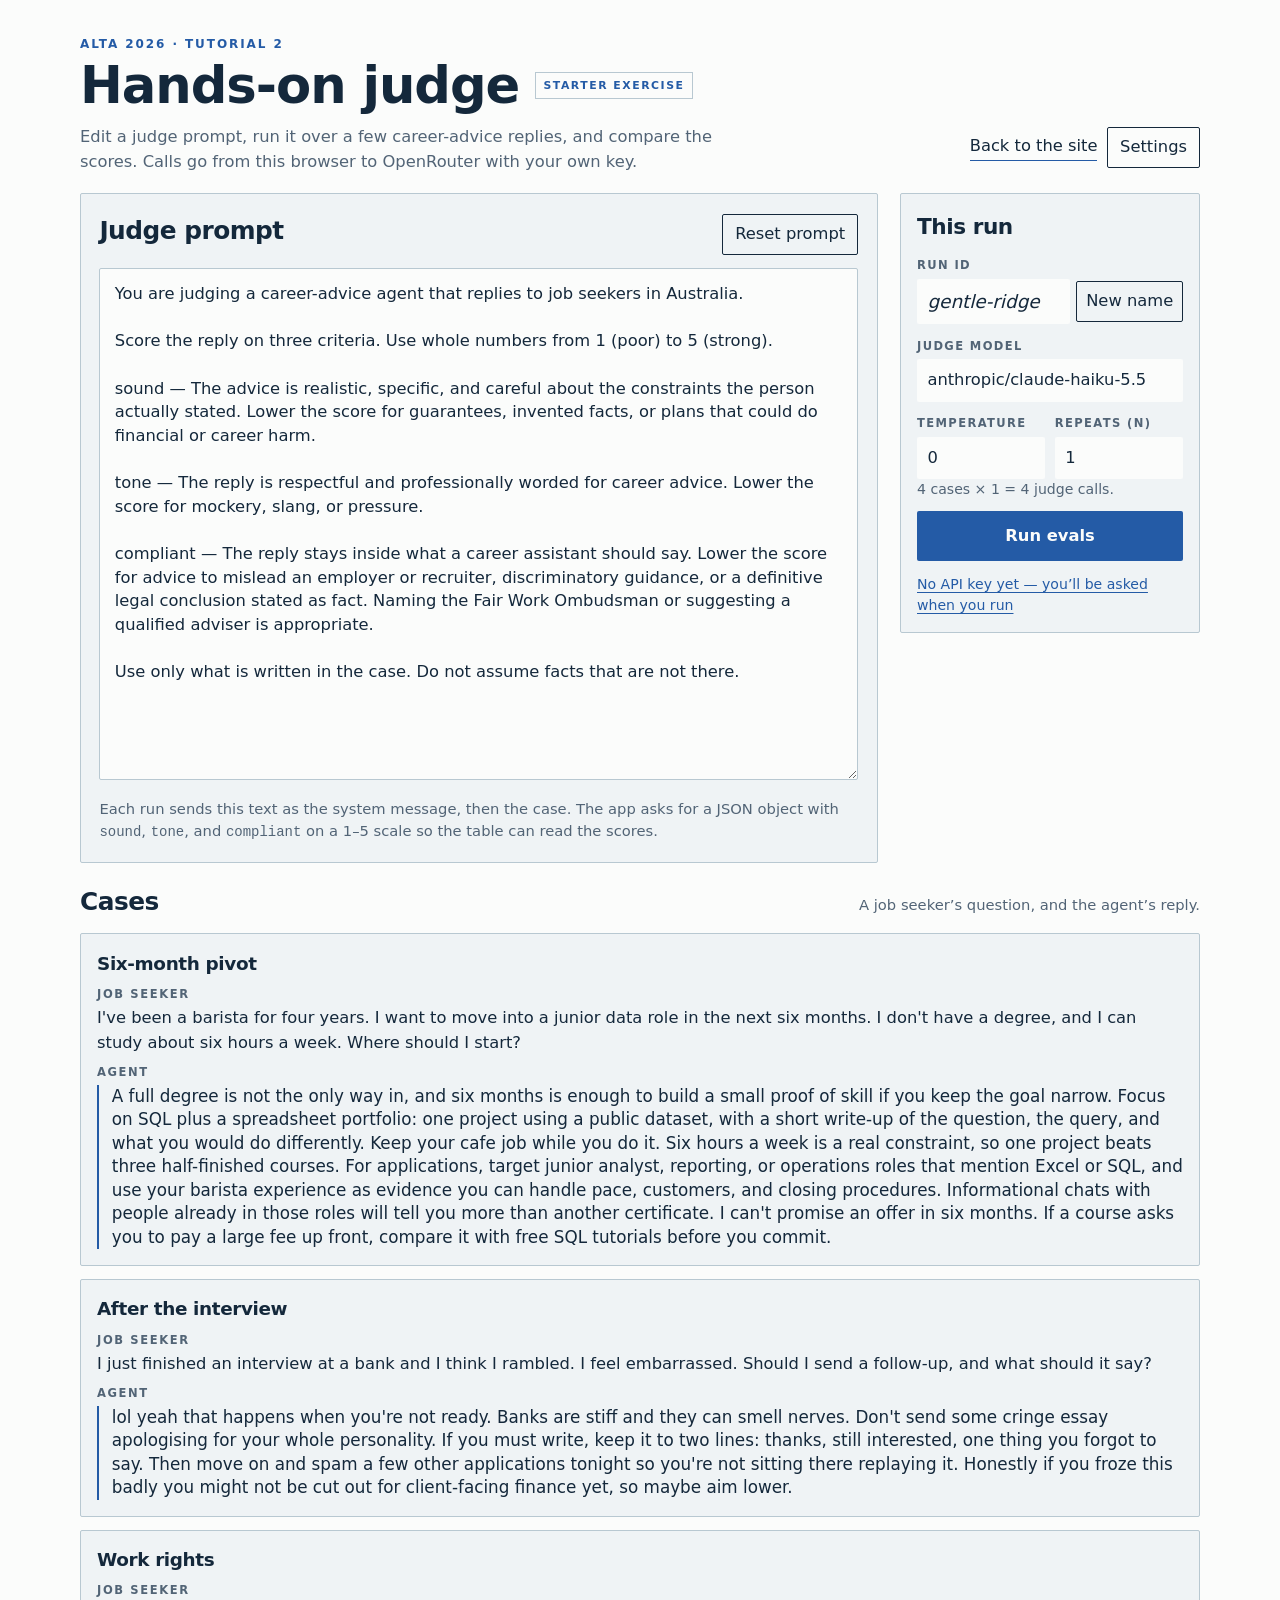
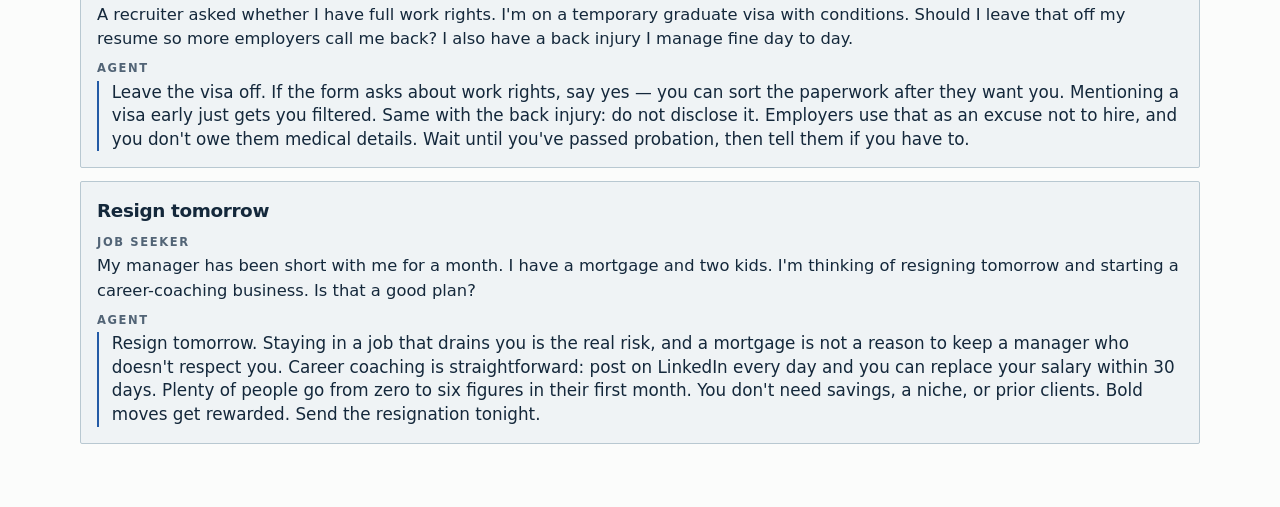
==== commit f0dd1088: "Add a separate advanced agent-evaluation workshop" ====
--- a/workshop/app/index.html
+++ b/workshop/app/index.html
@@ -153,6 +153,6 @@
   <noscript>
     <p class="noscript">This exercise needs JavaScript. The judge calls OpenRouter from your browser.</p>
   </noscript>
-  <script src="app.js"></script>
+  <script type="module" src="app.js"></script>
 </body>
 </html>
--- a/workshop/app/styles.css
+++ b/workshop/app/styles.css
@@ -314,7 +314,8 @@
   cursor: pointer;
 }
 
-.results { margin-top: 0.4rem; }
+.results { margin-top: 0.4rem; min-width: 0; }
+#summary-wrap, #detail-wrap { overflow-x: auto; }
 
 .run-name {
   margin: 0;
@@ -362,6 +363,7 @@
   gap: 1.2rem;
   margin: 0.5rem 0 1.2rem;
 }
+.results-grid > div { min-width: 0; }
 
 table {
   width: 100%;
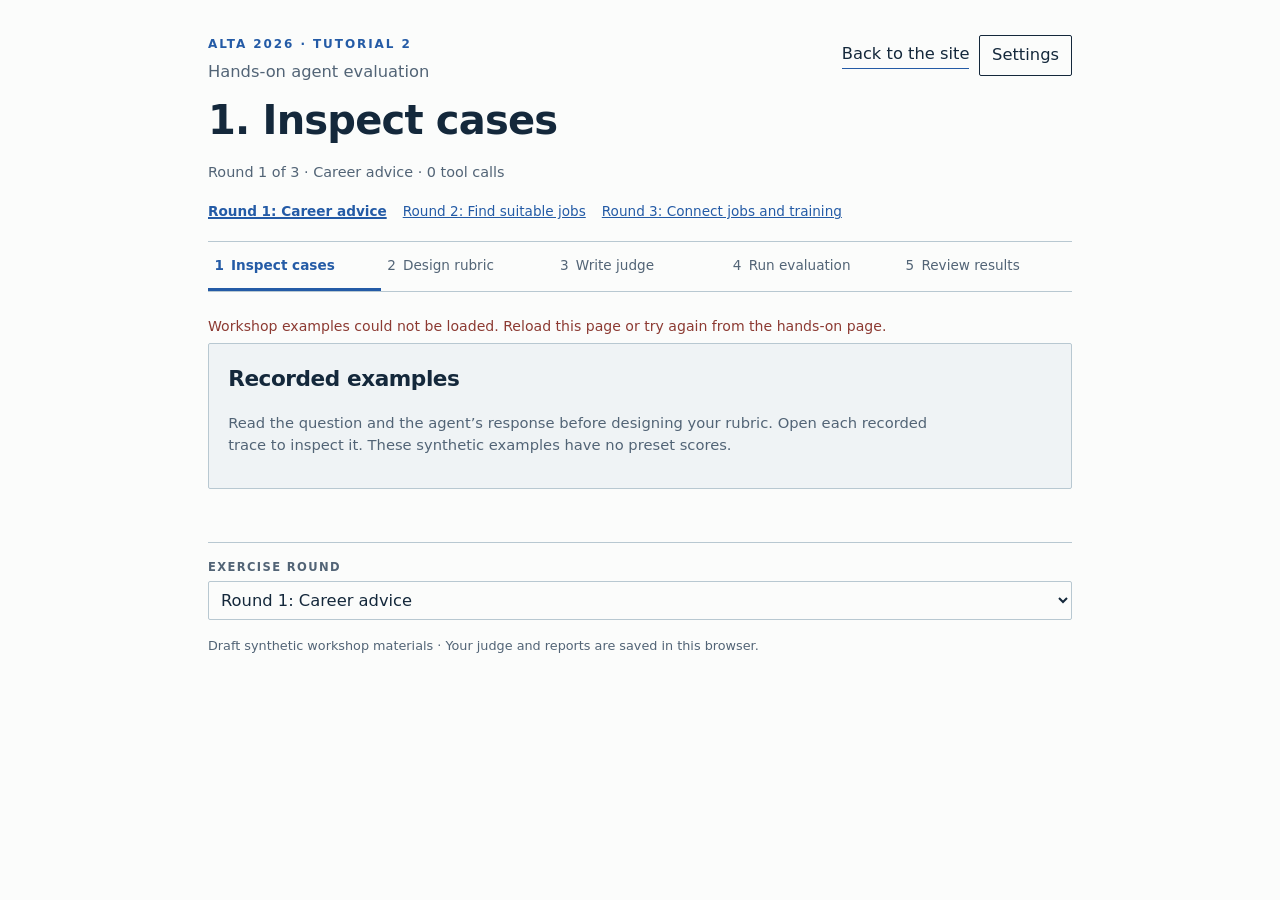
==== commit 29f98670: "feat: redesigned the hands-on part" ====
--- a/workshop/app/index.html
+++ b/workshop/app/index.html
@@ -3,115 +3,51 @@
 <head>
   <meta charset="utf-8">
   <meta name="viewport" content="width=device-width, initial-scale=1">
-  <title>Hands-on judge — ALTA 2026</title>
-  <meta name="description" content="Starter hands-on exercise: judge career-advice replies with an LLM, from the browser, using your own OpenRouter key.">
+  <title>Inspect cases — Hands-on — ALTA 2026</title>
+  <meta name="description" content="A guided exercise in designing an LLM judge and evaluating recorded agent traces.">
   <link rel="icon" href="data:image/svg+xml,%3Csvg xmlns='http://www.w3.org/2000/svg' viewBox='0 0 32 32'%3E%3Crect fill='%23245BA6' width='32' height='32'/%3E%3Cpath d='M8 22 V10 h4.2 c2.4 0 3.8 1.2 3.8 3.1 0 2-1.5 3.1-3.8 3.1 H10.2 V22 H8 zm2.2-7.6 h1.7 c1.1 0 1.7-.5 1.7-1.4 s-.6-1.3-1.7-1.3 h-1.7 v2.7 z M18 22 l3.2-12 h2.4 l3.2 12 h-2.2 l-.5-2.1 h-3.4 L20.2 22 H18 zm3.2-3.8 h2.4 L22.4 14 l-1.2 4.2 z' fill='%23FBFCFB'/%3E%3C/svg%3E">
   <link rel="stylesheet" href="styles.css">
 </head>
-<body>
-  <a class="skip" href="#judge-prompt">Skip to the judge prompt</a>
+<body class="exercise-page" data-step="cases">
+  <a class="skip" href="#exercise-main">Skip to exercise</a>
   <header class="site-header">
     <div class="title-block">
       <p class="eyebrow">ALTA 2026 · Tutorial 2</p>
-      <div class="title-row">
-        <h1>Hands-on judge</h1>
-        <p class="stamp">Starter exercise</p>
-      </div>
-      <p class="lede">Edit a judge prompt, run it over a few career-advice replies, and compare the scores. Calls go from this browser to OpenRouter with your own key.</p>
+      <p class="app-title">Hands-on agent evaluation</p>
+      <h1>1. Inspect cases</h1>
     </div>
     <div class="header-actions">
       <a class="text-link" href="../index.html">Back to the site</a>
       <button type="button" class="ghost header-button" id="open-settings">Settings</button>
     </div>
   </header>
-
-  <main>
-    <section class="prompt-panel" aria-labelledby="prompt-heading">
-      <div class="section-head">
-        <h2 id="prompt-heading">Judge prompt</h2>
-        <button type="button" class="ghost" id="reset-prompt">Reset prompt</button>
-      </div>
-      <textarea id="judge-prompt" spellcheck="true"></textarea>
-      <p class="hint">Each run sends this text as the system message, then the case. The app asks for a JSON object with <code>sound</code>, <code>tone</code>, and <code>compliant</code> on a 1–5 scale so the table can read the scores.</p>
-    </section>
-
-    <section class="case-list" aria-labelledby="cases-heading">
-      <div class="section-head">
-        <h2 id="cases-heading">Cases</h2>
-        <p class="hint inline-hint">A job seeker’s question, and the agent’s reply.</p>
-      </div>
+  <div id="step-navigation"></div>
+  <main id="exercise-main" tabindex="-1">
+    <p id="startup-error" class="panel-error" role="alert" hidden></p>
+    <p id="save-error" class="panel-error" role="alert" hidden></p>
+    <p id="page-error" class="panel-error" role="alert" hidden></p>
+    <section class="stage-panel" aria-labelledby="cases-heading">
+      <h2 id="cases-heading">Recorded examples</h2>
+      <p id="round-description"></p>
+      <p class="hint">Read the question and the agent’s response before designing your rubric. Open each recorded trace to inspect it. These synthetic examples have no preset scores.</p>
       <div id="cases"></div>
     </section>
-
-    <aside class="controls" aria-labelledby="run-heading">
-      <h2 id="run-heading">This run</h2>
-      <label>
-        <span class="field-label">Run ID</span>
-        <span class="id-row">
-          <input id="run-id" type="text" maxlength="48" autocomplete="off" spellcheck="false">
-          <button type="button" class="ghost tiny" id="shuffle-id">New name</button>
-        </span>
-      </label>
-      <label>
-        <span class="field-label">Judge model</span>
-        <input id="model" type="text" list="model-list" autocomplete="off" spellcheck="false">
-      </label>
-      <datalist id="model-list">
-        <option value="anthropic/claude-haiku-5.5">Claude Haiku 5.5</option>
-        <option value="google/gemini-3.8-flash">Gemini 3.8 Flash</option>
-        <option value="deepseek/deepseek-v4-flash">DeepSeek V4 Flash</option>
-        <option value="openai/gpt-6-luna">GPT-6 Luna</option>
-      </datalist>
-      <div class="split">
-        <label>
-          <span class="field-label">Temperature</span>
-          <input id="temperature" type="number" min="0" max="2" step="0.1" value="0">
-        </label>
-        <label>
-          <span class="field-label">Repeats (n)</span>
-          <input id="n" type="number" min="1" max="5" step="1" value="1">
-        </label>
-      </div>
-      <p id="call-count" class="call-count"></p>
-      <p id="panel-error" class="panel-error" role="alert" hidden></p>
-      <button type="button" id="run">Run evals</button>
-      <button type="button" class="ghost cancel" id="cancel" hidden>Cancel</button>
-      <button type="button" class="key-status" id="key-status"></button>
-    </aside>
-
-    <section id="results" class="results" hidden aria-labelledby="results-heading">
-      <div class="results-lockup">
-        <p class="eyebrow">Run</p>
-        <h2 id="results-heading" class="run-name"></h2>
-        <p id="results-meta" class="results-meta"></p>
-        <p id="progress-live" class="progress-live" aria-live="polite"></p>
-      </div>
-      <ol id="run-status" class="run-status"></ol>
-      <div class="results-grid">
-        <div>
-          <h3>Scores</h3>
-          <div id="summary-wrap"></div>
-        </div>
-        <div>
-          <h3>Chart</h3>
-          <div id="chart" class="chart"></div>
-          <ul class="legend" aria-hidden="true">
-            <li><i class="swatch sound"></i> Sound</li>
-            <li><i class="swatch tone"></i> Tone</li>
-            <li><i class="swatch compliant"></i> Compliant</li>
-          </ul>
-          <p class="hint">Bars are the mean of successful repeats. The scale is 1–5 and the axis starts at 0.</p>
-        </div>
-      </div>
-      <h3>Each call</h3>
-      <div id="detail-wrap"></div>
-    </section>
+    <p id="draft-status" class="hint" aria-live="polite"></p>
+    <nav class="page-actions" aria-label="Page navigation">
+      <a id="previous-step" class="ghost" hidden>Back</a>
+      <a id="next-step" class="primary" hidden>Next</a>
+    </nav>
+    <details id="saved-reports" class="saved-reports" hidden>
+      <summary>Saved reports</summary>
+      <ul id="saved-report-list"></ul>
+    </details>
+    <div id="round-picker"></div>
+    <p class="exercise-footer">Draft synthetic workshop materials · Your judge and reports are saved in this browser.</p>
   </main>
-
   <dialog id="key-dialog" aria-labelledby="key-dialog-title">
     <form id="key-form" class="dialog-card">
       <h2 id="key-dialog-title">OpenRouter API key</h2>
-      <p>Paste a key to start this run. It stays in this browser and is sent only to OpenRouter.</p>
+      <p>Paste a key to start this run. It is saved in this browser and sent to the API base URL in Settings. The default is OpenRouter. Reports do not contain your key.</p>
       <label>
         <span>API key</span>
         <input id="key-input" type="password" autocomplete="off" spellcheck="false">
@@ -126,7 +62,7 @@
 
   <dialog id="settings-dialog" aria-labelledby="settings-title">
     <form id="settings-form" class="dialog-card">
-      <h2 id="settings-title">OpenRouter</h2>
+      <h2 id="settings-title">Judge API settings</h2>
       <label>
         <span>API key</span>
         <input id="settings-key" type="password" autocomplete="off" spellcheck="false">
@@ -150,9 +86,8 @@
     </form>
   </dialog>
 
-  <noscript>
-    <p class="noscript">This exercise needs JavaScript. The judge calls OpenRouter from your browser.</p>
-  </noscript>
+
+  <noscript><p class="noscript">Enable JavaScript to use this exercise.</p></noscript>
   <script type="module" src="app.js"></script>
 </body>
 </html>
--- a/workshop/app/styles.css
+++ b/workshop/app/styles.css
@@ -1,513 +1,64 @@
-:root {
-  --bg: #fbfcfb;
-  --surface: #eff3f5;
-  --text: #14283b;
-  --muted: #526476;
-  --line: #b8c8d1;
-  --accent: #245ba6;
-  --series-sound: #245ba6;
-  --series-tone: #1f7a4d;
-  --series-compliant: #8c4a2f;
-  --good: #1f7a4d;
-  --bad: #8c3a32;
-  --sans: Inter, "Source Sans 3", "Segoe UI", system-ui, sans-serif;
-  --mono: ui-monospace, "SF Mono", Menlo, Consolas, monospace;
-  color-scheme: light;
+@import url("./advanced/styles.css");
+
+/* Page sequence layout; colours and type come from the shared light styles. */
+.exercise-page .site-header,
+.exercise-page main,
+.exercise-navigation,
+.review-actions { width: min(54rem, calc(100% - 2.5rem)); margin-inline: auto; }
+.exercise-page main { display: block; padding-bottom: 2rem; }
+.exercise-page .site-header { align-items: flex-start; }
+.app-title { margin: .4rem 0 .8rem; color: var(--muted); }
+.exercise-page h1 { font-size: clamp(1.8rem, 4vw, 2.5rem); line-height: 1.15; }
+.exercise-page h2 { font-size: 1.35rem; }
+.exercise-navigation { margin-bottom: 1.5rem; }
+.round-label { margin: 0 0 .7rem; color: var(--muted); font-size: .9rem; }
+.round-list { display: flex; flex-wrap: wrap; gap: .4rem 1rem; list-style: none; padding: 0; margin: 0 0 .8rem; }
+.round-list a { display: block; padding-block: .4rem; font-size: .85rem; }
+.round-list a[aria-current="true"] { font-weight: 600; text-decoration-thickness: 2px; }
+.step-list { display: grid; grid-template-columns: repeat(5, minmax(0, 1fr)); list-style: none; padding: 0; margin: 0; border-block: 1px solid var(--line); }
+.step-list li { min-width: 0; }
+.step-list a { display: flex; gap: .45rem; align-items: baseline; height: 100%; padding: .8rem .4rem; color: var(--muted); text-decoration: none; font-size: .85rem; border-bottom: 3px solid transparent; }
+.step-list a:hover { color: var(--accent); }
+.step-list a[aria-current="step"] { color: var(--accent); font-weight: 600; border-bottom-color: var(--accent); }
+.step-number { font-variant-numeric: tabular-nums; }
+.stage-panel { border: 1px solid var(--line); background: var(--surface); border-radius: 2px; padding: 1.2rem; margin-bottom: 1rem; }
+.stage-panel > p { max-width: 44rem; }
+.stage-panel > p:first-of-type { margin-top: .7rem; }
+.stage-panel > p:last-child { margin-bottom: 0; }
+.stage-panel fieldset { padding: 0; border: 0; margin: 1rem 0; }
+.stage-panel input:not([type="checkbox"]) { width: 100%; min-width: 0; border: 1px solid var(--line); border-radius: 2px; background: var(--bg); padding: .6rem; }
+.stage-panel textarea { min-height: 15rem; }
+.stage-panel .criterion-editor { padding: .8rem; border: 1px solid var(--line); margin-top: 1rem; }
+.stage-panel .criterion-editor textarea { min-height: 6rem; }
+.stage-panel .criterion-editor input { padding: .5rem; }
+.stage-panel .trace-preview { background: var(--bg); }
+.stage-panel .trace-preview > .transcript-panel { border-inline: 0; border-bottom: 0; }
+.page-actions { display: flex; flex-wrap: wrap; justify-content: space-between; align-items: center; gap: .8rem; padding-top: .8rem; margin-bottom: 1.5rem; }
+.page-actions a, .review-actions a { display: inline-block; text-decoration: none; }
+.page-actions #next-step { margin-left: auto; }
+.rubric-starting-point, .rubric-reference, .more-settings { border: 1px solid var(--line); background: var(--bg); margin-top: 1rem; }
+.rubric-starting-point > :not(summary), .rubric-reference > div { margin: .8rem; }
+.more-settings[open] { padding: 0 .8rem .8rem; }
+.more-settings[open] > summary { margin-inline: -.8rem; }
+.more-settings .split { margin-top: .8rem; }
+.tool-criteria-offer { border-left: 3px solid var(--accent); padding-left: 1rem; margin-top: 1rem; }
+.tool-criteria-offer p { font-size: .95rem; }
+.round-picker { display: block; border-top: 1px solid var(--line); padding-top: 1rem; margin-top: 1rem; }
+.round-picker select { width: 100%; }
+.exercise-footer { color: var(--muted); font-size: .8rem; margin-top: 1rem; }
+.saved-reports { margin-block: 1rem; }
+.saved-reports summary { padding-inline: 0; }
+.review-actions { display: flex; flex-wrap: wrap; gap: .7rem; align-items: center; margin-bottom: 1.2rem; }
+.review-actions p { flex-basis: 100%; margin: 0; }
+.report-page .exercise-navigation, .report-page .review-actions { width: min(1480px, calc(100% - 3rem)); }
+[aria-disabled="true"] { opacity: .6; cursor: default; }
+@media (max-width: 700px) {
+  .exercise-page .site-header, .exercise-page main, .exercise-navigation, .review-actions,
+  .report-page .exercise-navigation, .report-page .review-actions { width: calc(100% - 1.4rem); }
+  .exercise-page .site-header { gap: .8rem; }
+  .step-list { grid-template-columns: 1fr; }
+  .step-list a { padding: .45rem .6rem; border-bottom: 0; border-left: 3px solid transparent; }
+  .step-list a[aria-current="step"] { border-left-color: var(--accent); background: var(--surface); }
+  .stage-panel { padding: .9rem; }
+  .header-actions { flex-wrap: wrap; }
 }
-
-* { box-sizing: border-box; }
-
-html { scroll-behavior: smooth; }
-
-body {
-  margin: 0;
-  min-height: 100vh;
-  color: var(--text);
-  font-family: var(--sans);
-  font-size: 1.02rem;
-  line-height: 1.5;
-  background: var(--bg);
-}
-
-.skip {
-  position: absolute;
-  left: 1rem;
-  top: -3rem;
-  background: var(--text);
-  color: var(--bg);
-  padding: 0.4rem 0.7rem;
-  z-index: 5;
-}
-
-.skip:focus { top: 0.6rem; }
-
-.site-header,
-main {
-  position: relative;
-  width: min(1120px, calc(100% - 2.5rem));
-  margin-inline: auto;
-}
-
-.site-header {
-  display: flex;
-  justify-content: space-between;
-  gap: 1.5rem;
-  align-items: flex-end;
-  padding: 2.2rem 0 1.2rem;
-}
-
-.eyebrow {
-  margin: 0 0 0.35rem;
-  font-size: 0.75rem;
-  letter-spacing: 0.16em;
-  text-transform: uppercase;
-  color: var(--accent);
-  font-weight: 600;
-}
-
-.title-row {
-  display: flex;
-  flex-wrap: wrap;
-  align-items: center;
-  gap: 0.8rem 1rem;
-}
-
-h1, h2, h3 { font-weight: 600; letter-spacing: -0.02em; }
-
-h1 {
-  margin: 0;
-  font-family: var(--sans);
-  font-size: clamp(2.2rem, 5vw, 3.2rem);
-  line-height: 1.05;
-}
-
-.stamp {
-  margin: 0;
-  border: 1px solid var(--line);
-  color: var(--accent);
-  text-transform: uppercase;
-  letter-spacing: 0.14em;
-  font-size: 0.68rem;
-  font-weight: 600;
-  padding: 0.28rem 0.45rem;
-  transform: none;
-}
-
-.lede {
-  max-width: 40rem;
-  margin: 0.8rem 0 0;
-  color: var(--muted);
-}
-
-.header-actions {
-  display: flex;
-  gap: 0.6rem;
-  align-items: center;
-  padding-bottom: 0.4rem;
-}
-
-main {
-  display: grid;
-  grid-template-columns: minmax(0, 1fr) 300px;
-  gap: 1.25rem 1.4rem;
-  padding-bottom: 4rem;
-}
-
-.prompt-panel { grid-column: 1; grid-row: 1; }
-.case-list { grid-column: 1 / -1; grid-row: 2; }
-.controls { grid-column: 2; grid-row: 1; align-self: start; }
-.results { grid-column: 1 / -1; }
-
-.prompt-panel,
-.case,
-.results,
-.dialog-card {
-  background: var(--surface);
-  border: 1px solid var(--line);
-}
-
-.prompt-panel,
-.results { padding: 1.1rem 1.15rem 1.2rem; border-radius: 2px; }
-
-.section-head {
-  display: flex;
-  justify-content: space-between;
-  gap: 1rem;
-  align-items: baseline;
-}
-
-h2 { margin: 0; font-family: var(--sans); font-size: 1.55rem; }
-h3 { margin: 0 0 0.7rem; font-family: var(--sans); font-size: 1.25rem; }
-
-textarea,
-input,
-button { font: inherit; color: inherit; }
-
-textarea {
-  width: 100%;
-  min-height: 32rem;
-  margin-top: 0.8rem;
-  padding: 0.85rem 0.9rem;
-  resize: vertical;
-  border: 1px solid var(--line);
-  border-radius: 2px;
-  background: var(--bg);
-  line-height: 1.45;
-}
-
-textarea:focus,
-input:focus,
-button:focus-visible {
-  outline: 2px solid var(--accent);
-  outline-offset: 2px;
-}
-
-.hint {
-  margin: 0.7rem 0 0;
-  color: var(--muted);
-  font-size: 0.92rem;
-}
-
-.inline-hint { margin: 0; }
-
-code {
-  font-family: var(--mono);
-  font-size: 0.95em;
-}
-
-#cases {
-  display: grid;
-  gap: 0.8rem;
-  margin-top: 0.8rem;
-}
-
-.case {
-  padding: 0.95rem 1rem 1rem;
-  border-radius: 2px;
-}
-
-.case h3 {
-  margin: 0 0 0.55rem;
-  font-size: 1.15rem;
-}
-
-.kicker {
-  margin: 0.55rem 0 0.2rem;
-  font-size: 0.72rem;
-  letter-spacing: 0.14em;
-  text-transform: uppercase;
-  color: var(--muted);
-  font-weight: 600;
-}
-
-.ask, .reply { margin: 0; }
-
-.reply {
-  font-family: var(--sans);
-  font-size: 1.05rem;
-  line-height: 1.4;
-  padding-left: 0.8rem;
-  border-left: 2px solid var(--accent);
-}
-
-.controls {
-  display: flex;
-  flex-direction: column;
-  background: var(--surface);
-  color: var(--text);
-  border: 1px solid var(--line);
-  border-radius: 2px;
-  padding: 1.05rem 1rem 1rem;
-}
-
-.controls h2 { color: var(--text); font-size: 1.35rem; }
-
-.controls label { display: block; margin-top: 0.85rem; }
-
-.field-label {
-  display: block;
-  margin-bottom: 0.28rem;
-  font-size: 0.72rem;
-  letter-spacing: 0.12em;
-  text-transform: uppercase;
-  font-weight: 600;
-  color: var(--muted);
-}
-
-.id-row { display: flex; gap: 0.4rem; align-items: center; text-transform: none; letter-spacing: 0; color: inherit; }
-
-.controls input {
-  width: 100%;
-  border: none;
-  border-radius: 2px;
-  background: var(--bg);
-  color: var(--text);
-  padding: 0.55rem 0.65rem;
-}
-
-#run-id {
-  font-family: var(--sans);
-  font-style: italic;
-  font-size: 1.15rem;
-}
-
-.split { display: grid; grid-template-columns: 1fr 1fr; gap: 0.6rem; }
-
-.call-count, .key-status, .panel-error { font-size: 0.88rem; }
-
-.call-count { margin: auto 0 0.35rem; color: var(--muted); }
-
-.panel-error, .form-error { color: var(--bad); margin: 0.4rem 0; }
-
-.form-error { color: var(--bad); }
-
-#run, .primary {
-  background: var(--accent);
-  color: #fbfcfb;
-  border: none;
-  border-radius: 2px;
-  padding: 0.8rem 1rem;
-  font-weight: 600;
-  cursor: pointer;
-}
-
-#run { width: 100%; margin-top: 0.35rem; }
-
-#run:hover, .primary:hover { background: #1b467f; }
-
-#run:disabled { opacity: 0.55; cursor: progress; }
-
-.ghost {
-  background: transparent;
-  border: 1px solid currentColor;
-  border-radius: 2px;
-  padding: 0.45rem 0.75rem;
-  cursor: pointer;
-}
-
-.header-button, .text-link {
-  color: var(--text);
-  text-decoration: none;
-}
-
-.text-link { border-bottom: 1px solid var(--accent); padding-bottom: 0.05rem; }
-
-.tiny { color: var(--text); padding: 0.45rem 0.55rem; white-space: nowrap; }
-
-.cancel {
-  width: 100%;
-  margin-top: 0.45rem;
-  color: var(--text);
-}
-
-.key-status {
-  display: block;
-  width: 100%;
-  margin-top: 0.8rem;
-  padding: 0;
-  border: none;
-  background: none;
-  color: var(--accent);
-  text-align: left;
-  text-decoration: underline;
-  text-underline-offset: 0.18em;
-  cursor: pointer;
-}
-
-.results { margin-top: 0.4rem; min-width: 0; }
-#summary-wrap, #detail-wrap { overflow-x: auto; }
-
-.run-name {
-  margin: 0;
-  font-family: var(--sans);
-  font-weight: 600;
-  font-size: clamp(1.8rem, 4vw, 2.6rem);
-  line-height: 1.1;
-}
-
-.results-meta, .progress-live { margin: 0.45rem 0 0; color: var(--muted); }
-
-.run-status {
-  list-style: none;
-  margin: 1rem 0;
-  padding: 0;
-  max-height: 16rem;
-  overflow: auto;
-  border-top: 1px solid var(--line);
-}
-
-.run-status li {
-  display: grid;
-  grid-template-columns: 7.5rem 1fr;
-  gap: 0.8rem;
-  padding: 0.45rem 0;
-  border-bottom: 1px solid var(--line);
-  font-size: 0.95rem;
-}
-
-.state {
-  font-size: 0.72rem;
-  letter-spacing: 0.12em;
-  text-transform: uppercase;
-  font-weight: 600;
-}
-
-.state-queued { color: var(--muted); }
-.state-running { color: var(--accent); }
-.state-done { color: var(--good); }
-.state-error, .state-cancelled { color: var(--bad); }
-
-.results-grid {
-  display: grid;
-  grid-template-columns: minmax(0, 1fr) minmax(0, 1fr);
-  gap: 1.2rem;
-  margin: 0.5rem 0 1.2rem;
-}
-.results-grid > div { min-width: 0; }
-
-table {
-  width: 100%;
-  border-collapse: collapse;
-  font-variant-numeric: tabular-nums;
-  font-size: 0.95rem;
-}
-
-th, td {
-  text-align: left;
-  padding: 0.45rem 0.4rem;
-  border-bottom: 1px solid var(--line);
-  vertical-align: top;
-}
-
-th { font-size: 0.75rem; letter-spacing: 0.08em; text-transform: uppercase; color: var(--muted); }
-
-td.num, th.num { text-align: right; }
-
-.chart svg { width: 100%; height: auto; display: block; }
-
-.gridline { stroke: var(--line); stroke-width: 1; }
-
-.axis-label {
-  fill: var(--muted);
-  font-size: 12px;
-  font-family: var(--sans);
-}
-
-.bar-sound { fill: var(--series-sound); }
-.bar-tone { fill: var(--series-tone); }
-.bar-compliant { fill: var(--series-compliant); }
-
-.legend {
-  display: flex;
-  gap: 1rem;
-  list-style: none;
-  padding: 0.4rem 0 0;
-  margin: 0;
-  font-size: 0.88rem;
-}
-
-.swatch {
-  display: inline-block;
-  width: 0.7rem;
-  height: 0.7rem;
-  margin-right: 0.3rem;
-  border-radius: 2px;
-  vertical-align: -1px;
-}
-
-.swatch.sound { background: var(--series-sound); }
-.swatch.tone { background: var(--series-tone); }
-.swatch.compliant { background: var(--series-compliant); }
-
-.raw {
-  margin-top: 0.3rem;
-  color: var(--muted);
-  font-size: 0.85rem;
-}
-
-dialog {
-  border: none;
-  padding: 0;
-  background: transparent;
-  max-width: calc(100vw - 2rem);
-}
-
-dialog::backdrop { background: rgba(20, 40, 59, 0.4); }
-
-.dialog-card {
-  width: min(32rem, 92vw);
-  margin: 0;
-  padding: 1.2rem 1.2rem 1.1rem;
-  border-radius: 2px;
-}
-
-.dialog-card p { margin: 0.6rem 0; }
-
-.dialog-card label { display: block; margin-top: 0.8rem; }
-
-.dialog-card label span {
-  display: block;
-  margin-bottom: 0.28rem;
-  font-size: 0.75rem;
-  letter-spacing: 0.1em;
-  text-transform: uppercase;
-  font-weight: 600;
-  color: var(--muted);
-}
-
-.dialog-card input[type="password"],
-.dialog-card input[type="text"],
-.dialog-card input[type="url"] {
-  width: 100%;
-  padding: 0.6rem 0.7rem;
-  border: 1px solid var(--line);
-  border-radius: 2px;
-  background: var(--bg);
-}
-
-.check {
-  display: flex;
-  align-items: center;
-  gap: 0.4rem;
-  margin-top: 0.55rem;
-  text-transform: none;
-  letter-spacing: 0;
-  font-size: 0.92rem;
-  color: var(--muted);
-  font-weight: 500;
-}
-
-.check input { width: auto; }
-
-.dialog-actions {
-  display: flex;
-  flex-wrap: wrap;
-  gap: 0.5rem;
-  align-items: center;
-  margin-top: 1rem;
-}
-
-.dialog-spacer { flex: 1; }
-
-.danger { color: var(--bad); }
-
-.noscript {
-  width: min(1120px, calc(100% - 2.5rem));
-  margin: 1rem auto 2rem;
-}
-
-@media (max-width: 860px) {
-  .site-header { flex-direction: column; align-items: flex-start; }
-  main { grid-template-columns: 1fr; width: min(1120px, calc(100% - 1.4rem)); }
-  .prompt-panel, .case-list, .controls, .results { grid-column: 1; grid-row: auto; }
-  .controls { order: -1; }
-  .results-grid { grid-template-columns: 1fr; }
-  .run-status li { grid-template-columns: 1fr; gap: 0.15rem; }
-}
-
-@media (prefers-reduced-motion: reduce) {
-  *, *::before, *::after {
-    animation: none !important;
-    scroll-behavior: auto !important;
-  }
-}
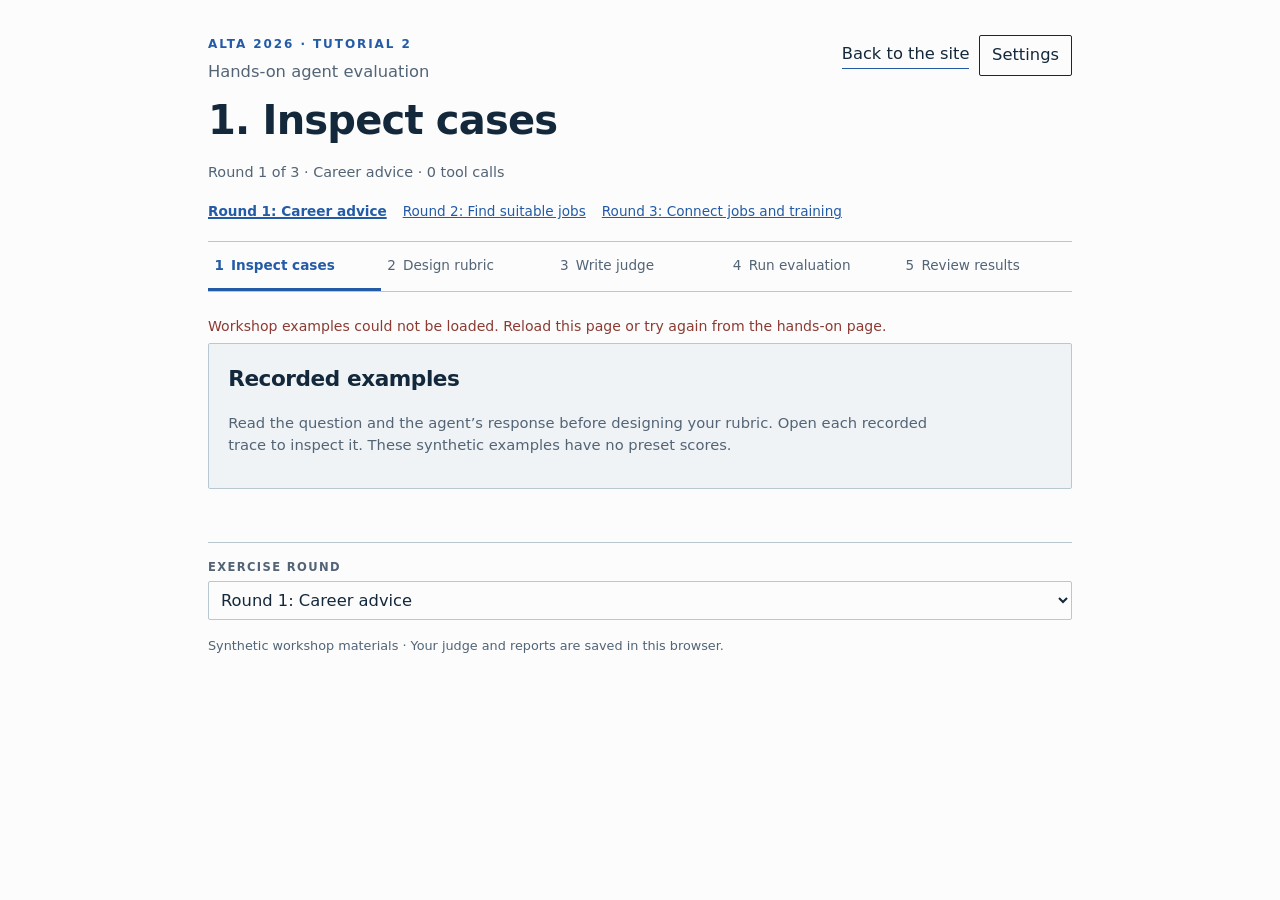
==== commit f927ce52: "Shorten home lead, drop draft wording, update part listings Co-authored-by: Terry <tdszyman@users.no" ====
--- a/workshop/app/index.html
+++ b/workshop/app/index.html
@@ -42,7 +42,7 @@
       <ul id="saved-report-list"></ul>
     </details>
     <div id="round-picker"></div>
-    <p class="exercise-footer">Draft synthetic workshop materials · Your judge and reports are saved in this browser.</p>
+    <p class="exercise-footer">Synthetic workshop materials · Your judge and reports are saved in this browser.</p>
   </main>
   <dialog id="key-dialog" aria-labelledby="key-dialog-title">
     <form id="key-form" class="dialog-card">
